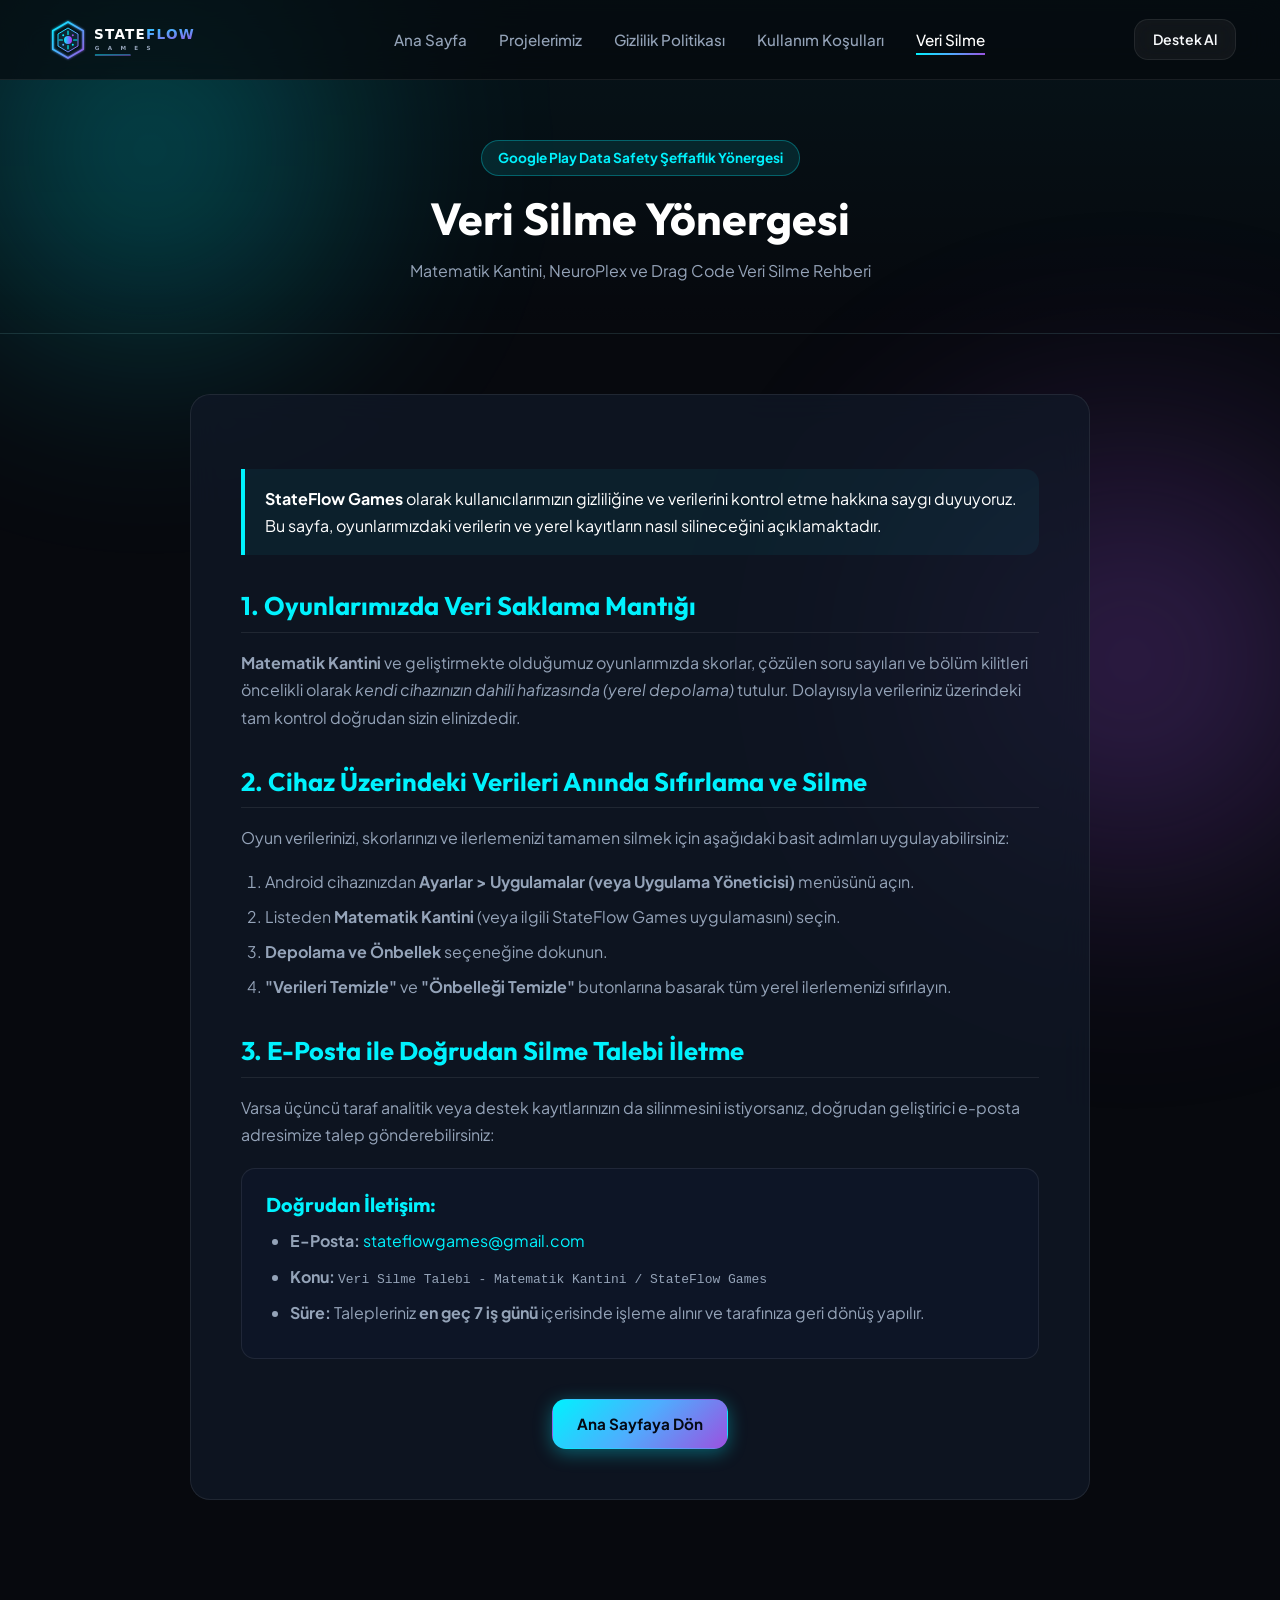
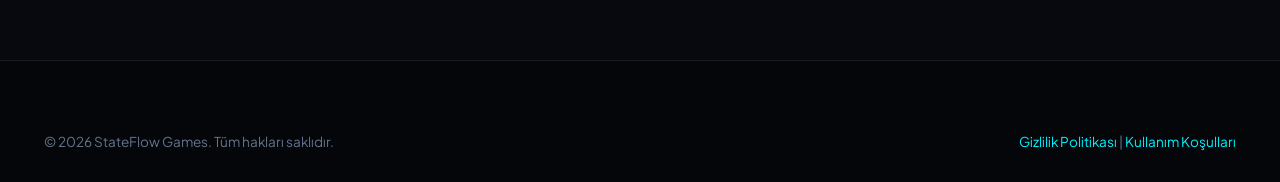
==== data-deletion.html @ de021326 "StateFlow Games ilk yayin" ====
<!DOCTYPE html>
<html lang="tr">
<head>
  <meta charset="UTF-8">
  <meta name="viewport" content="width=device-width, initial-scale=1.0">
  <title>Kullanıcı Veri Silme Yönergesi (Data Deletion) | StateFlow Games</title>
  <meta name="description" content="StateFlow Games (Matematik Kantini, NeuroPlex, Drag Code) kullanıcı verileri silme yönergesi.">

  <!-- Google Fonts -->
  <link rel="preconnect" href="https://fonts.googleapis.com">
  <link rel="preconnect" href="https://fonts.gstatic.com" crossorigin>
  <link href="https://fonts.googleapis.com/css2?family=Outfit:wght@400;600;700;800&family=Plus+Jakarta+Sans:wght@400;500;600;700&display=swap" rel="stylesheet">

  <!-- CSS -->
  <link rel="stylesheet" href="css/style.css">
  <link rel="icon" type="image/svg+xml" href="assets/logo.svg">
</head>
<body>

  <div class="ambient-glow glow-1"></div>
  <div class="ambient-glow glow-2"></div>

  <!-- Header -->
  <header class="header">
    <div class="container nav-container">
      <a href="index.html" class="logo-wrapper">
        <img src="assets/logo.svg" alt="StateFlow Games Logo" class="logo-img">
      </a>

      <nav>
        <ul class="nav-menu">
          <li><a href="index.html" class="nav-link">Ana Sayfa</a></li>
          <li><a href="index.html#games" class="nav-link">Projelerimiz</a></li>
          <li><a href="privacy-policy.html" class="nav-link">Gizlilik Politikası</a></li>
          <li><a href="terms-of-service.html" class="nav-link">Kullanım Koşulları</a></li>
          <li><a href="data-deletion.html" class="nav-link active">Veri Silme</a></li>
        </ul>
      </nav>

      <div class="nav-actions">
        <a href="index.html#contact" class="btn btn-secondary" style="padding: 8px 18px; font-size: 0.88rem;">
          Destek Al
        </a>
        <button class="mobile-toggle" aria-label="Menüyü Aç">☰</button>
      </div>
    </div>
  </header>

  <!-- Banner -->
  <div class="legal-page-header">
    <div class="container">
      <span class="legal-badge">Google Play Data Safety Şeffaflık Yönergesi</span>
      <h1 style="font-size: 2.8rem; margin-bottom: 12px;">Veri Silme Yönergesi</h1>
      <p style="color: var(--text-muted); font-size: 1rem;">
        Matematik Kantini, NeuroPlex ve Drag Code Veri Silme Rehberi
      </p>
    </div>
  </div>

  <!-- Content -->
  <main class="legal-page-content">
    <div class="container">
      <article class="legal-article">
        <div class="legal-box-highlight">
          <p>
            <strong>StateFlow Games</strong> olarak kullanıcılarımızın gizliliğine ve verilerini kontrol etme hakkına saygı duyuyoruz. Bu sayfa, oyunlarımızdaki verilerin ve yerel kayıtların nasıl silineceğini açıklamaktadır.
          </p>
        </div>

        <h2>1. Oyunlarımızda Veri Saklama Mantığı</h2>
        <p>
          <strong>Matematik Kantini</strong> ve geliştirmekte olduğumuz oyunlarımızda skorlar, çözülen soru sayıları ve bölüm kilitleri öncelikli olarak <em>kendi cihazınızın dahili hafızasında (yerel depolama)</em> tutulur. Dolayısıyla verileriniz üzerindeki tam kontrol doğrudan sizin elinizdedir.
        </p>

        <h2>2. Cihaz Üzerindeki Verileri Anında Sıfırlama ve Silme</h2>
        <p>
          Oyun verilerinizi, skorlarınızı ve ilerlemenizi tamamen silmek için aşağıdaki basit adımları uygulayabilirsiniz:
        </p>
        <ol>
          <li>Android cihazınızdan <strong>Ayarlar > Uygulamalar (veya Uygulama Yöneticisi)</strong> menüsünü açın.</li>
          <li>Listeden <strong>Matematik Kantini</strong> (veya ilgili StateFlow Games uygulamasını) seçin.</li>
          <li><strong>Depolama ve Önbellek</strong> seçeneğine dokunun.</li>
          <li><strong>"Verileri Temizle"</strong> ve <strong>"Önbelleği Temizle"</strong> butonlarına basarak tüm yerel ilerlemenizi sıfırlayın.</li>
        </ol>

        <h2>3. E-Posta ile Doğrudan Silme Talebi İletme</h2>
        <p>
          Varsa üçüncü taraf analitik veya destek kayıtlarınızın da silinmesini istiyorsanız, doğrudan geliştirici e-posta adresimize talep gönderebilirsiniz:
        </p>
        
        <div style="background: rgba(15, 23, 42, 0.7); border: 1px solid var(--border-color); border-radius: var(--radius-md); padding: 24px; margin: 20px 0;">
          <h3 style="color: var(--accent-cyan); margin-top: 0;">Doğrudan İletişim:</h3>
          <ul style="margin-bottom: 0;">
            <li><strong>E-Posta:</strong> <a href="mailto:stateflowgames@gmail.com?subject=Veri%20Silme%20Talebi">stateflowgames@gmail.com</a></li>
            <li><strong>Konu:</strong> <code>Veri Silme Talebi - Matematik Kantini / StateFlow Games</code></li>
            <li><strong>Süre:</strong> Talepleriniz <strong>en geç 7 iş günü</strong> içerisinde işleme alınır ve tarafınıza geri dönüş yapılır.</li>
          </ul>
        </div>

        <div style="margin-top: 40px; text-align: center;">
          <a href="index.html" class="btn btn-primary">Ana Sayfaya Dön</a>
        </div>
      </article>
    </div>
  </main>

  <footer class="footer">
    <div class="container">
      <div class="footer-bottom" style="border-top: none; padding-top: 0;">
        <p>&copy; 2026 StateFlow Games. Tüm hakları saklıdır.</p>
        <p><a href="privacy-policy.html">Gizlilik Politikası</a> | <a href="terms-of-service.html">Kullanım Koşulları</a></p>
      </div>
    </div>
  </footer>

  <script src="js/main.js"></script>
</body>
</html>
---- css/style.css ----
/* ==========================================================================
   StateFlow Games - Modern Game Studio Theme
   ========================================================================== */

:root {
  --bg-primary: #07090e;
  --bg-secondary: #0d121f;
  --bg-card: rgba(17, 24, 39, 0.75);
  --bg-card-hover: rgba(30, 41, 59, 0.9);
  --border-color: rgba(255, 255, 255, 0.08);
  --border-glow: rgba(0, 242, 254, 0.3);
  
  --accent-cyan: #00f2fe;
  --accent-blue: #4facfe;
  --accent-purple: #9b51e0;
  --accent-pink: #f72585;
  --accent-emerald: #10b981;
  
  --gradient-brand: linear-gradient(135deg, #00f2fe 0%, #4facfe 50%, #9b51e0 100%);
  --gradient-card: linear-gradient(180deg, rgba(255,255,255,0.03) 0%, rgba(255,255,255,0.01) 100%);
  --gradient-glow: radial-gradient(circle at center, rgba(0, 242, 254, 0.15) 0%, transparent 70%);

  --text-main: #f8fafc;
  --text-muted: #94a3b8;
  --text-dim: #64748b;

  --font-heading: 'Outfit', 'Plus Jakarta Sans', system-ui, -apple-system, sans-serif;
  --font-body: 'Plus Jakarta Sans', system-ui, -apple-system, sans-serif;

  --radius-sm: 8px;
  --radius-md: 14px;
  --radius-lg: 20px;
  --radius-full: 9999px;

  --shadow-sm: 0 4px 12px rgba(0, 0, 0, 0.3);
  --shadow-glow: 0 0 25px rgba(0, 242, 254, 0.25);
  --shadow-card: 0 10px 30px -10px rgba(0, 0, 0, 0.5);

  --transition-fast: 0.2s ease;
  --transition-normal: 0.3s cubic-bezier(0.16, 1, 0.3, 1);
  --transition-slow: 0.5s cubic-bezier(0.16, 1, 0.3, 1);
}

/* Global Reset */
*, *::before, *::after {
  margin: 0;
  padding: 0;
  box-sizing: border-box;
}

html {
  scroll-behavior: smooth;
  color-scheme: dark;
}

body {
  font-family: var(--font-body);
  background-color: var(--bg-primary);
  color: var(--text-main);
  line-height: 1.6;
  overflow-x: hidden;
  position: relative;
  min-height: 100vh;
}

/* Background Ambient Glows */
.ambient-glow {
  position: fixed;
  border-radius: 50%;
  filter: blur(120px);
  pointer-events: none;
  z-index: -1;
  opacity: 0.45;
}

.glow-1 {
  width: 500px;
  height: 500px;
  top: -100px;
  left: -100px;
  background: radial-gradient(circle, #00f2fe 0%, transparent 70%);
}

.glow-2 {
  width: 600px;
  height: 600px;
  top: 40%;
  right: -150px;
  background: radial-gradient(circle, #9b51e0 0%, transparent 70%);
}

.glow-3 {
  width: 450px;
  height: 450px;
  bottom: 0;
  left: 20%;
  background: radial-gradient(circle, #4facfe 0%, transparent 70%);
}

/* Typography */
h1, h2, h3, h4, h5, h6 {
  font-family: var(--font-heading);
  font-weight: 700;
  color: #ffffff;
  line-height: 1.2;
}

.gradient-text {
  background: var(--gradient-brand);
  -webkit-background-clip: text;
  -webkit-text-fill-color: transparent;
  display: inline-block;
}

a {
  color: var(--accent-cyan);
  text-decoration: none;
  transition: color var(--transition-fast);
}

a:hover {
  color: #ffffff;
}

/* Container */
.container {
  width: 100%;
  max-width: 1240px;
  margin: 0 auto;
  padding: 0 24px;
}

/* ==========================================================================
   Header & Navigation
   ========================================================================== */
.header {
  position: fixed;
  top: 0;
  left: 0;
  width: 100%;
  height: 80px;
  display: flex;
  align-items: center;
  z-index: 1000;
  transition: all var(--transition-normal);
  background: rgba(7, 9, 14, 0.7);
  backdrop-filter: blur(16px);
  -webkit-backdrop-filter: blur(16px);
  border-bottom: 1px solid var(--border-color);
}

.header.scrolled {
  height: 70px;
  background: rgba(7, 9, 14, 0.92);
  border-bottom-color: rgba(0, 242, 254, 0.2);
  box-shadow: 0 10px 30px rgba(0, 0, 0, 0.5);
}

.nav-container {
  display: flex;
  justify-content: space-between;
  align-items: center;
}

.logo-wrapper {
  display: flex;
  align-items: center;
  text-decoration: none;
}

.logo-img {
  height: 48px;
  width: auto;
  transition: transform var(--transition-normal);
}

.logo-wrapper:hover .logo-img {
  transform: scale(1.03);
}

.nav-menu {
  display: flex;
  align-items: center;
  list-style: none;
  gap: 32px;
}

.nav-link {
  font-size: 0.95rem;
  font-weight: 500;
  color: var(--text-muted);
  position: relative;
  padding: 6px 0;
  transition: color var(--transition-fast);
}

.nav-link:hover, .nav-link.active {
  color: #ffffff;
}

.nav-link::after {
  content: '';
  position: absolute;
  bottom: 0;
  left: 0;
  width: 0%;
  height: 2px;
  background: var(--gradient-brand);
  transition: width var(--transition-normal);
}

.nav-link:hover::after, .nav-link.active::after {
  width: 100%;
}

.nav-actions {
  display: flex;
  align-items: center;
  gap: 16px;
}

/* Mobile Toggle */
.mobile-toggle {
  display: none;
  background: transparent;
  border: none;
  color: var(--text-main);
  font-size: 1.5rem;
  cursor: pointer;
  padding: 8px;
}

/* ==========================================================================
   Buttons
   ========================================================================== */
.btn {
  display: inline-flex;
  align-items: center;
  justify-content: center;
  gap: 10px;
  font-family: var(--font-body);
  font-weight: 600;
  font-size: 0.95rem;
  padding: 12px 24px;
  border-radius: var(--radius-md);
  cursor: pointer;
  transition: all var(--transition-normal);
  text-decoration: none;
  border: 1px solid transparent;
}

.btn-primary {
  background: var(--gradient-brand);
  color: #040914;
  font-weight: 700;
  box-shadow: 0 4px 18px rgba(0, 242, 254, 0.35);
}

.btn-primary:hover {
  transform: translateY(-2px);
  box-shadow: 0 8px 25px rgba(0, 242, 254, 0.55);
  color: #000000;
}

.btn-secondary {
  background: rgba(255, 255, 255, 0.05);
  color: var(--text-main);
  border-color: var(--border-color);
  backdrop-filter: blur(10px);
}

.btn-secondary:hover {
  background: rgba(255, 255, 255, 0.1);
  border-color: var(--accent-cyan);
  color: #ffffff;
  transform: translateY(-2px);
}

.btn-play-store {
  background: #0f172a;
  border: 1px solid rgba(0, 242, 254, 0.3);
  color: #ffffff;
  padding: 10px 20px;
  border-radius: var(--radius-md);
  box-shadow: var(--shadow-sm);
}

.btn-play-store:hover {
  border-color: var(--accent-cyan);
  box-shadow: var(--shadow-glow);
  transform: translateY(-2px);
}

.btn-play-store img {
  height: 24px;
}

/* ==========================================================================
   Hero Section
   ========================================================================== */
.hero {
  position: relative;
  min-height: 100vh;
  display: flex;
  align-items: center;
  padding: 140px 0 80px;
  overflow: hidden;
}

.hero-grid {
  display: grid;
  grid-template-columns: 1.15fr 0.85fr;
  gap: 48px;
  align-items: center;
}

.hero-badge {
  display: inline-flex;
  align-items: center;
  gap: 8px;
  padding: 8px 16px;
  background: rgba(0, 242, 254, 0.08);
  border: 1px solid rgba(0, 242, 254, 0.25);
  border-radius: var(--radius-full);
  font-size: 0.85rem;
  font-weight: 600;
  color: var(--accent-cyan);
  margin-bottom: 24px;
  box-shadow: 0 0 15px rgba(0, 242, 254, 0.15);
}

.hero-badge-dot {
  width: 8px;
  height: 8px;
  background-color: var(--accent-cyan);
  border-radius: 50%;
  box-shadow: 0 0 8px var(--accent-cyan);
  animation: pulse 2s infinite;
}

@keyframes pulse {
  0% { transform: scale(0.9); opacity: 0.7; }
  50% { transform: scale(1.3); opacity: 1; }
  100% { transform: scale(0.9); opacity: 0.7; }
}

.hero-title {
  font-size: 3.6rem;
  font-weight: 800;
  letter-spacing: -0.02em;
  margin-bottom: 20px;
  line-height: 1.1;
}

.hero-description {
  font-size: 1.15rem;
  color: var(--text-muted);
  max-width: 580px;
  margin-bottom: 36px;
}

.hero-cta {
  display: flex;
  flex-wrap: wrap;
  gap: 16px;
  margin-bottom: 48px;
}

.hero-stats {
  display: grid;
  grid-template-columns: repeat(3, 1fr);
  gap: 24px;
  padding-top: 28px;
  border-top: 1px solid var(--border-color);
}

.stat-item h3 {
  font-size: 2rem;
  font-weight: 800;
  color: var(--accent-cyan);
  margin-bottom: 4px;
}

.stat-item p {
  font-size: 0.85rem;
  color: var(--text-dim);
  text-transform: uppercase;
  letter-spacing: 0.05em;
  font-weight: 600;
}

/* Hero Visual Showcase */
.hero-visual {
  position: relative;
  display: flex;
  justify-content: center;
  align-items: center;
}

.visual-card-main {
  position: relative;
  width: 100%;
  max-width: 420px;
  background: linear-gradient(135deg, rgba(30, 41, 59, 0.6) 0%, rgba(15, 23, 42, 0.8) 100%);
  border: 1px solid var(--border-glow);
  border-radius: var(--radius-lg);
  padding: 24px;
  box-shadow: 0 20px 50px rgba(0, 0, 0, 0.6), var(--shadow-glow);
  backdrop-filter: blur(20px);
  transform: perspective(1000px) rotateY(-5deg) rotateX(4deg);
  transition: transform var(--transition-slow);
}

.visual-card-main:hover {
  transform: perspective(1000px) rotateY(0deg) rotateX(0deg) translateY(-8px);
}

.hero-game-cover {
  width: 100%;
  height: 240px;
  border-radius: var(--radius-md);
  object-fit: cover;
  background: #1e293b;
  margin-bottom: 16px;
  border: 1px solid var(--border-color);
}

.floating-badge {
  position: absolute;
  top: -15px;
  right: -15px;
  background: var(--gradient-brand);
  color: #000;
  font-weight: 800;
  font-size: 0.8rem;
  padding: 8px 14px;
  border-radius: var(--radius-full);
  box-shadow: 0 6px 16px rgba(0, 242, 254, 0.4);
  animation: float 4s ease-in-out infinite;
}

@keyframes float {
  0%, 100% { transform: translateY(0); }
  50% { transform: translateY(-10px); }
}

/* ==========================================================================
   Section Layouts
   ========================================================================== */
.section {
  padding: 100px 0;
  position: relative;
}

.section-header {
  text-align: center;
  max-width: 680px;
  margin: 0 auto 60px;
}

.section-tag {
  display: inline-block;
  font-size: 0.85rem;
  font-weight: 700;
  text-transform: uppercase;
  letter-spacing: 0.15em;
  color: var(--accent-cyan);
  margin-bottom: 12px;
}

.section-title {
  font-size: 2.5rem;
  font-weight: 800;
  margin-bottom: 16px;
}

.section-description {
  font-size: 1.05rem;
  color: var(--text-muted);
}

/* ==========================================================================
   Games Showcase Section
   ========================================================================== */
.filter-tabs {
  display: flex;
  justify-content: center;
  gap: 12px;
  margin-bottom: 40px;
  flex-wrap: wrap;
}

.filter-btn {
  background: rgba(255, 255, 255, 0.04);
  border: 1px solid var(--border-color);
  color: var(--text-muted);
  padding: 8px 20px;
  border-radius: var(--radius-full);
  font-size: 0.9rem;
  font-weight: 600;
  cursor: pointer;
  transition: all var(--transition-fast);
}

.filter-btn:hover, .filter-btn.active {
  background: var(--gradient-brand);
  color: #000000;
  border-color: transparent;
  font-weight: 700;
  box-shadow: 0 4px 14px rgba(0, 242, 254, 0.3);
}

.games-grid {
  display: grid;
  grid-template-columns: repeat(auto-fill, minmax(340px, 1fr));
  gap: 32px;
}

/* Game Card */
.game-card {
  background: var(--bg-card);
  border: 1px solid var(--border-color);
  border-radius: var(--radius-lg);
  overflow: hidden;
  transition: all var(--transition-normal);
  display: flex;
  flex-direction: column;
  position: relative;
  backdrop-filter: blur(12px);
}

.game-card:hover {
  transform: translateY(-8px);
  border-color: var(--border-glow);
  box-shadow: 0 20px 40px -15px rgba(0, 242, 254, 0.2);
}

.game-media {
  position: relative;
  width: 100%;
  height: 210px;
  overflow: hidden;
  background: #0f172a;
}

.game-banner {
  width: 100%;
  height: 100%;
  object-fit: cover;
  transition: transform var(--transition-slow);
}

.game-card:hover .game-banner {
  transform: scale(1.06);
}

.game-category-tag {
  position: absolute;
  top: 14px;
  left: 14px;
  background: rgba(11, 15, 25, 0.85);
  backdrop-filter: blur(8px);
  color: var(--accent-cyan);
  font-size: 0.75rem;
  font-weight: 700;
  padding: 5px 12px;
  border-radius: var(--radius-full);
  border: 1px solid rgba(0, 242, 254, 0.3);
}

.game-status-tag {
  position: absolute;
  top: 14px;
  right: 14px;
  font-size: 0.75rem;
  font-weight: 700;
  padding: 5px 12px;
  border-radius: var(--radius-full);
  backdrop-filter: blur(8px);
}

.status-live {
  background: rgba(16, 185, 129, 0.2);
  color: #34d399;
  border: 1px solid rgba(16, 185, 129, 0.4);
}

.status-soon {
  background: rgba(245, 158, 11, 0.2);
  color: #fbbf24;
  border: 1px solid rgba(245, 158, 11, 0.4);
}

.game-body {
  padding: 24px;
  display: flex;
  flex-direction: column;
  flex-grow: 1;
}

.game-header-info {
  display: flex;
  align-items: center;
  gap: 16px;
  margin-bottom: 14px;
}

.game-icon {
  width: 56px;
  height: 56px;
  border-radius: 14px;
  object-fit: cover;
  box-shadow: var(--shadow-sm);
  border: 1px solid rgba(255, 255, 255, 0.1);
  background: #1e293b;
  flex-shrink: 0;
}

.game-title {
  font-size: 1.3rem;
  font-weight: 700;
  margin-bottom: 4px;
}

.game-rating {
  display: flex;
  align-items: center;
  gap: 6px;
  font-size: 0.85rem;
  color: #fbbf24;
  font-weight: 600;
}

.game-desc {
  font-size: 0.92rem;
  color: var(--text-muted);
  margin-bottom: 20px;
  line-height: 1.5;
  display: -webkit-box;
  -webkit-line-clamp: 3;
  -webkit-box-orient: vertical;
  overflow: hidden;
}

.game-tags {
  display: flex;
  flex-wrap: wrap;
  gap: 6px;
  margin-bottom: 20px;
}

.game-tag {
  background: rgba(255, 255, 255, 0.04);
  color: var(--text-dim);
  font-size: 0.75rem;
  padding: 3px 8px;
  border-radius: 6px;
}

.game-footer {
  margin-top: auto;
  display: flex;
  gap: 10px;
  padding-top: 14px;
  border-top: 1px solid var(--border-color);
}

.game-footer .btn {
  flex: 1;
  font-size: 0.88rem;
  padding: 10px 14px;
}

/* ==========================================================================
   About Studio Section
   ========================================================================== */
.about-grid {
  display: grid;
  grid-template-columns: 1fr 1fr;
  gap: 60px;
  align-items: center;
}

.about-features {
  display: grid;
  grid-template-columns: 1fr 1fr;
  gap: 20px;
  margin-top: 30px;
}

.feature-box {
  background: var(--bg-card);
  border: 1px solid var(--border-color);
  padding: 20px;
  border-radius: var(--radius-md);
  transition: transform var(--transition-normal);
}

.feature-box:hover {
  transform: translateY(-4px);
  border-color: var(--accent-cyan);
}

.feature-icon {
  width: 42px;
  height: 42px;
  border-radius: 10px;
  background: rgba(0, 242, 254, 0.1);
  color: var(--accent-cyan);
  display: flex;
  align-items: center;
  justify-content: center;
  font-size: 1.25rem;
  margin-bottom: 14px;
}

.feature-box h4 {
  font-size: 1.05rem;
  margin-bottom: 6px;
}

.feature-box p {
  font-size: 0.85rem;
  color: var(--text-muted);
}

/* ==========================================================================
   Legal Hub Cards (Privacy & Compliance Preview)
   ========================================================================== */
.legal-cards-grid {
  display: grid;
  grid-template-columns: repeat(auto-fit, minmax(280px, 1fr));
  gap: 24px;
}

.legal-card {
  background: var(--bg-card);
  border: 1px solid var(--border-color);
  padding: 30px;
  border-radius: var(--radius-lg);
  text-decoration: none;
  transition: all var(--transition-normal);
  display: flex;
  flex-direction: column;
}

.legal-card:hover {
  border-color: var(--accent-cyan);
  transform: translateY(-6px);
  box-shadow: var(--shadow-glow);
}

.legal-card-icon {
  font-size: 2rem;
  margin-bottom: 16px;
  color: var(--accent-cyan);
}

.legal-card h3 {
  font-size: 1.25rem;
  margin-bottom: 10px;
  color: #ffffff;
}

.legal-card p {
  font-size: 0.9rem;
  color: var(--text-muted);
  margin-bottom: 20px;
  flex-grow: 1;
}

.legal-link-text {
  font-size: 0.88rem;
  font-weight: 700;
  color: var(--accent-cyan);
  display: flex;
  align-items: center;
  gap: 6px;
}

/* ==========================================================================
   Contact & Support
   ========================================================================== */
.contact-grid {
  display: grid;
  grid-template-columns: 1fr 1.2fr;
  gap: 48px;
  background: var(--bg-card);
  border: 1px solid var(--border-color);
  border-radius: var(--radius-lg);
  padding: 48px;
  backdrop-filter: blur(16px);
}

.contact-info h3 {
  font-size: 1.8rem;
  margin-bottom: 14px;
}

.contact-info p {
  color: var(--text-muted);
  margin-bottom: 30px;
}

.contact-methods {
  display: flex;
  flex-direction: column;
  gap: 20px;
}

.contact-method-item {
  display: flex;
  align-items: center;
  gap: 16px;
}

.contact-icon-circle {
  width: 48px;
  height: 48px;
  border-radius: 50%;
  background: rgba(0, 242, 254, 0.1);
  border: 1px solid rgba(0, 242, 254, 0.3);
  display: flex;
  align-items: center;
  justify-content: center;
  color: var(--accent-cyan);
  font-size: 1.2rem;
}

.contact-method-text h5 {
  font-size: 0.9rem;
  color: var(--text-dim);
  text-transform: uppercase;
  margin-bottom: 2px;
}

.contact-method-text a, .contact-method-text span {
  font-size: 1.05rem;
  font-weight: 600;
  color: #ffffff;
}

/* Form */
.contact-form {
  display: flex;
  flex-direction: column;
  gap: 18px;
}

.form-group {
  display: flex;
  flex-direction: column;
  gap: 6px;
}

.form-group label {
  font-size: 0.88rem;
  font-weight: 600;
  color: var(--text-muted);
}

.form-input, .form-textarea {
  width: 100%;
  background: rgba(15, 23, 42, 0.6);
  border: 1px solid var(--border-color);
  border-radius: var(--radius-sm);
  padding: 12px 16px;
  color: #ffffff;
  font-family: inherit;
  font-size: 0.95rem;
  transition: all var(--transition-fast);
}

.form-input:focus, .form-textarea:focus {
  outline: none;
  border-color: var(--accent-cyan);
  box-shadow: 0 0 12px rgba(0, 242, 254, 0.2);
  background: rgba(15, 23, 42, 0.9);
}

.form-textarea {
  min-height: 120px;
  resize: vertical;
}

/* ==========================================================================
   Legal Document Detail Pages (Privacy, Terms, Data Deletion)
   ========================================================================== */
.legal-page-header {
  padding: 140px 0 50px;
  text-align: center;
  background: linear-gradient(180deg, rgba(0, 242, 254, 0.05) 0%, transparent 100%);
  border-bottom: 1px solid var(--border-color);
}

.legal-badge {
  display: inline-block;
  background: rgba(0, 242, 254, 0.1);
  color: var(--accent-cyan);
  font-size: 0.85rem;
  font-weight: 700;
  padding: 6px 16px;
  border-radius: var(--radius-full);
  margin-bottom: 16px;
  border: 1px solid rgba(0, 242, 254, 0.3);
}

.legal-page-content {
  padding: 60px 0 100px;
}

.legal-article {
  background: var(--bg-card);
  border: 1px solid var(--border-color);
  border-radius: var(--radius-lg);
  padding: 50px;
  max-width: 900px;
  margin: 0 auto;
  backdrop-filter: blur(16px);
}

.legal-article h2 {
  font-size: 1.6rem;
  margin: 36px 0 16px;
  color: var(--accent-cyan);
  border-bottom: 1px solid var(--border-color);
  padding-bottom: 10px;
}

.legal-article h3 {
  font-size: 1.25rem;
  margin: 24px 0 10px;
  color: #ffffff;
}

.legal-article p {
  color: var(--text-muted);
  margin-bottom: 16px;
  font-size: 1rem;
  line-height: 1.7;
}

.legal-article ul, .legal-article ol {
  color: var(--text-muted);
  margin: 0 0 20px 24px;
  line-height: 1.7;
}

.legal-article li {
  margin-bottom: 8px;
}

.legal-box-highlight {
  background: rgba(0, 242, 254, 0.05);
  border-left: 4px solid var(--accent-cyan);
  padding: 16px 20px;
  border-radius: 0 var(--radius-md) var(--radius-md) 0;
  margin: 24px 0;
}

.legal-box-highlight p {
  margin-bottom: 0;
  color: #ffffff;
}

/* ==========================================================================
   Modal (Game Screenshots / Details)
   ========================================================================== */
.modal-overlay {
  position: fixed;
  top: 0;
  left: 0;
  width: 100%;
  height: 100%;
  background: rgba(0, 0, 0, 0.85);
  backdrop-filter: blur(8px);
  z-index: 2000;
  display: flex;
  align-items: center;
  justify-content: center;
  padding: 20px;
  opacity: 0;
  visibility: hidden;
  transition: all var(--transition-normal);
}

.modal-overlay.active {
  opacity: 1;
  visibility: visible;
}

.modal-container {
  background: var(--bg-secondary);
  border: 1px solid var(--border-glow);
  border-radius: var(--radius-lg);
  max-width: 750px;
  width: 100%;
  max-height: 90vh;
  overflow-y: auto;
  padding: 32px;
  position: relative;
  box-shadow: 0 25px 60px rgba(0, 0, 0, 0.8), var(--shadow-glow);
  transform: scale(0.95);
  transition: transform var(--transition-normal);
}

.modal-overlay.active .modal-container {
  transform: scale(1);
}

.modal-close {
  position: absolute;
  top: 20px;
  right: 20px;
  background: rgba(255, 255, 255, 0.1);
  border: none;
  color: #ffffff;
  width: 36px;
  height: 36px;
  border-radius: 50%;
  font-size: 1.2rem;
  cursor: pointer;
  display: flex;
  align-items: center;
  justify-content: center;
  transition: background var(--transition-fast);
}

.modal-close:hover {
  background: var(--accent-pink);
}

/* ==========================================================================
   Footer
   ========================================================================== */
.footer {
  background: #04060a;
  border-top: 1px solid var(--border-color);
  padding: 70px 0 30px;
  margin-top: 60px;
}

.footer-grid {
  display: grid;
  grid-template-columns: 2fr 1fr 1fr 1fr;
  gap: 40px;
  margin-bottom: 50px;
}

.footer-brand p {
  color: var(--text-muted);
  font-size: 0.92rem;
  max-width: 320px;
  margin-top: 16px;
}

.footer-col h4 {
  font-size: 1.05rem;
  font-weight: 700;
  margin-bottom: 20px;
  color: #ffffff;
}

.footer-links {
  list-style: none;
  display: flex;
  flex-direction: column;
  gap: 12px;
}

.footer-links a {
  color: var(--text-muted);
  font-size: 0.9rem;
  transition: color var(--transition-fast);
}

.footer-links a:hover {
  color: var(--accent-cyan);
}

.footer-bottom {
  display: flex;
  justify-content: space-between;
  align-items: center;
  padding-top: 30px;
  border-top: 1px solid rgba(255, 255, 255, 0.05);
  font-size: 0.85rem;
  color: var(--text-dim);
}

/* ==========================================================================
   Responsive Breakpoints
   ========================================================================== */
@media (max-width: 1024px) {
  .hero-grid {
    grid-template-columns: 1fr;
    text-align: center;
  }

  .hero-description {
    margin-left: auto;
    margin-right: auto;
  }

  .hero-cta {
    justify-content: center;
  }

  .hero-stats {
    max-width: 500px;
    margin: 0 auto;
  }

  .hero-visual {
    margin-top: 20px;
  }

  .about-grid {
    grid-template-columns: 1fr;
  }

  .contact-grid {
    grid-template-columns: 1fr;
    padding: 30px;
  }

  .footer-grid {
    grid-template-columns: 1fr 1fr;
  }
}

@media (max-width: 768px) {
  .mobile-toggle {
    display: block;
  }

  .nav-menu {
    position: fixed;
    top: 80px;
    left: 0;
    width: 100%;
    background: rgba(7, 9, 14, 0.98);
    backdrop-filter: blur(20px);
    flex-direction: column;
    padding: 30px 24px;
    gap: 20px;
    border-bottom: 1px solid var(--border-glow);
    transform: translateY(-150%);
    opacity: 0;
    transition: all var(--transition-normal);
  }

  .nav-menu.open {
    transform: translateY(0);
    opacity: 1;
  }

  .hero-title {
    font-size: 2.6rem;
  }

  .games-grid {
    grid-template-columns: 1fr;
  }

  .legal-article {
    padding: 24px 18px;
  }

  .footer-grid {
    grid-template-columns: 1fr;
  }

  .footer-bottom {
    flex-direction: column;
    gap: 16px;
    text-align: center;
  }
}
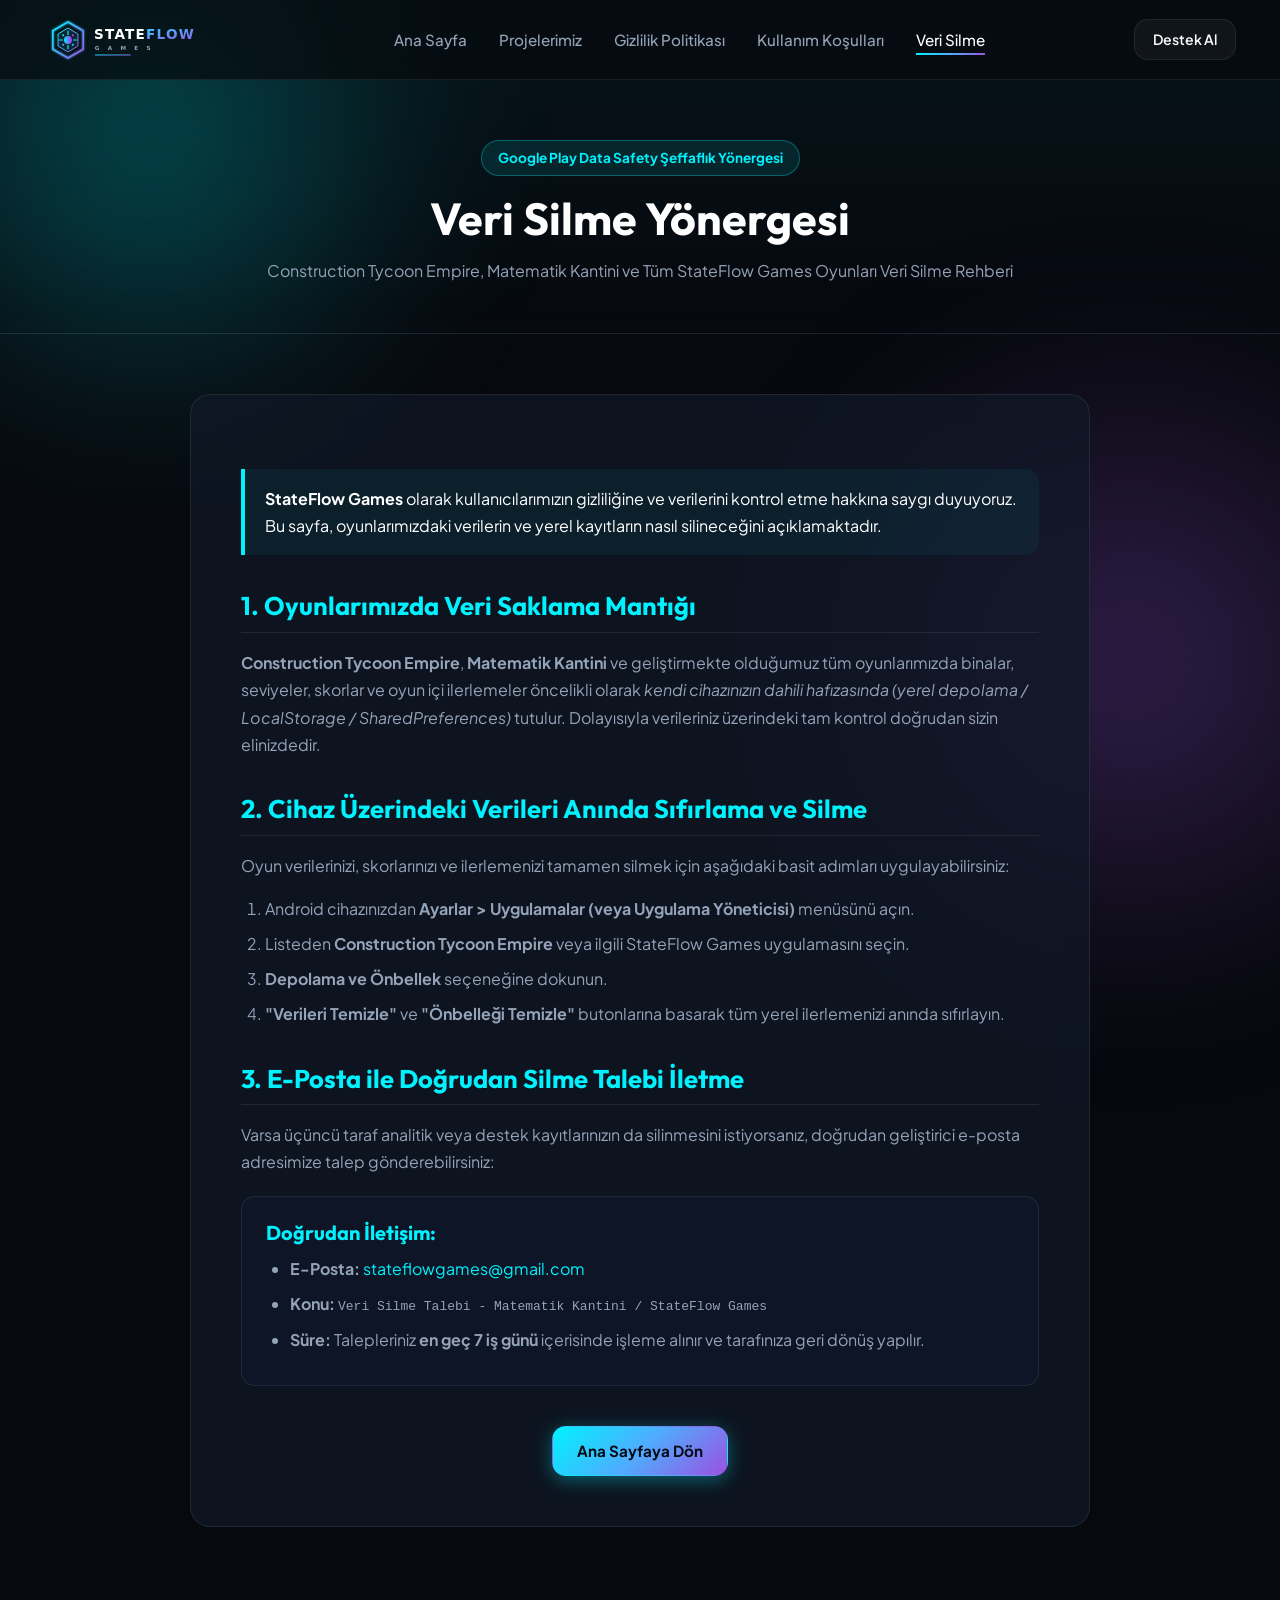
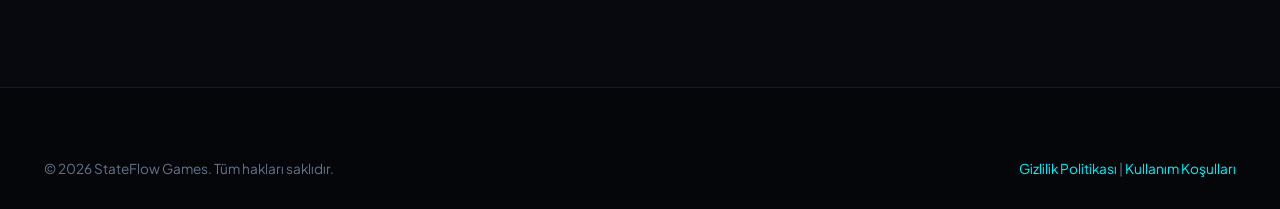
==== commit 99a82229: "Add Construction Tycoon Empire showcase, SEO & GEO AI search schemas, unified privacy policy, robots" ====
--- a/data-deletion.html
+++ b/data-deletion.html
@@ -4,7 +4,7 @@
   <meta charset="UTF-8">
   <meta name="viewport" content="width=device-width, initial-scale=1.0">
   <title>Kullanıcı Veri Silme Yönergesi (Data Deletion) | StateFlow Games</title>
-  <meta name="description" content="StateFlow Games (Matematik Kantini, NeuroPlex, Drag Code) kullanıcı verileri silme yönergesi.">
+  <meta name="description" content="StateFlow Games (Construction Tycoon Empire, Matematik Kantini, NeuroPlex, Drag Code) kullanıcı verileri silme yönergesi.">
 
   <!-- Google Fonts -->
   <link rel="preconnect" href="https://fonts.googleapis.com">
@@ -52,7 +52,7 @@
       <span class="legal-badge">Google Play Data Safety Şeffaflık Yönergesi</span>
       <h1 style="font-size: 2.8rem; margin-bottom: 12px;">Veri Silme Yönergesi</h1>
       <p style="color: var(--text-muted); font-size: 1rem;">
-        Matematik Kantini, NeuroPlex ve Drag Code Veri Silme Rehberi
+        Construction Tycoon Empire, Matematik Kantini ve Tüm StateFlow Games Oyunları Veri Silme Rehberi
       </p>
     </div>
   </div>
@@ -69,7 +69,7 @@
 
         <h2>1. Oyunlarımızda Veri Saklama Mantığı</h2>
         <p>
-          <strong>Matematik Kantini</strong> ve geliştirmekte olduğumuz oyunlarımızda skorlar, çözülen soru sayıları ve bölüm kilitleri öncelikli olarak <em>kendi cihazınızın dahili hafızasında (yerel depolama)</em> tutulur. Dolayısıyla verileriniz üzerindeki tam kontrol doğrudan sizin elinizdedir.
+          <strong>Construction Tycoon Empire</strong>, <strong>Matematik Kantini</strong> ve geliştirmekte olduğumuz tüm oyunlarımızda binalar, seviyeler, skorlar ve oyun içi ilerlemeler öncelikli olarak <em>kendi cihazınızın dahili hafızasında (yerel depolama / LocalStorage / SharedPreferences)</em> tutulur. Dolayısıyla verileriniz üzerindeki tam kontrol doğrudan sizin elinizdedir.
         </p>
 
         <h2>2. Cihaz Üzerindeki Verileri Anında Sıfırlama ve Silme</h2>
@@ -78,9 +78,9 @@
         </p>
         <ol>
           <li>Android cihazınızdan <strong>Ayarlar > Uygulamalar (veya Uygulama Yöneticisi)</strong> menüsünü açın.</li>
-          <li>Listeden <strong>Matematik Kantini</strong> (veya ilgili StateFlow Games uygulamasını) seçin.</li>
+          <li>Listeden <strong>Construction Tycoon Empire</strong> veya ilgili StateFlow Games uygulamasını seçin.</li>
           <li><strong>Depolama ve Önbellek</strong> seçeneğine dokunun.</li>
-          <li><strong>"Verileri Temizle"</strong> ve <strong>"Önbelleği Temizle"</strong> butonlarına basarak tüm yerel ilerlemenizi sıfırlayın.</li>
+          <li><strong>"Verileri Temizle"</strong> ve <strong>"Önbelleği Temizle"</strong> butonlarına basarak tüm yerel ilerlemenizi anında sıfırlayın.</li>
         </ol>
 
         <h2>3. E-Posta ile Doğrudan Silme Talebi İletme</h2>
